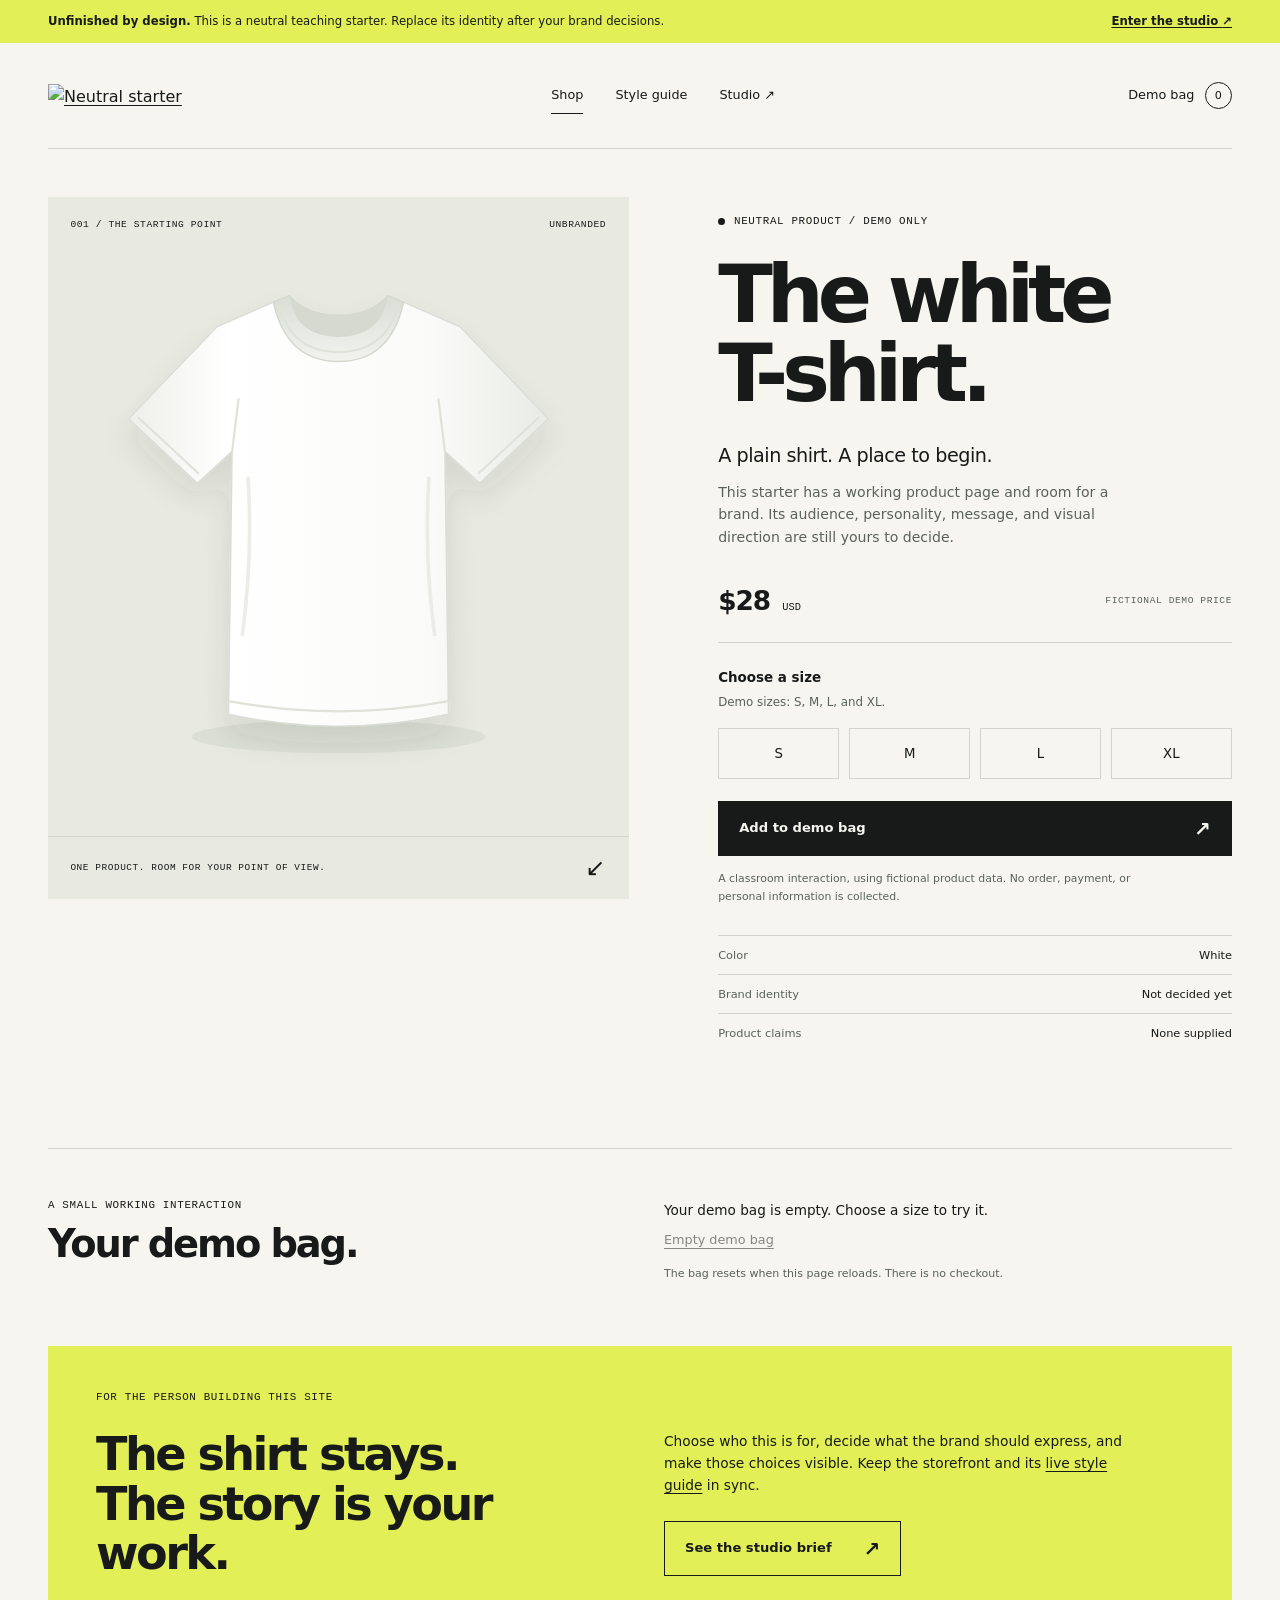
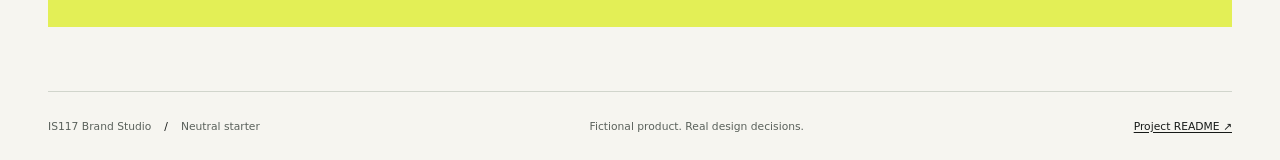
==== public/index.html @ 8dfd64d8 "Initial commit" ====
<!doctype html>
<html lang="en">
  <head>
    <meta charset="utf-8" />
    <meta name="viewport" content="width=device-width, initial-scale=1" />
    <meta
      name="description"
      content="An unfinished, neutral T-shirt storefront for the IS117 Brand Studio. Build a brand through deliberate, visible design choices."
    />
    <title>Your Brand — neutral storefront starter</title>
    <link rel="icon" href="data:," />
    <link rel="stylesheet" href="styles.css" />
    <script src="shop.js" defer></script>
  </head>
  <body>
    <a class="skip-link" href="#main">Skip to content</a>
    <aside class="starter-notice" aria-label="Starter information">
      <span
        ><strong>Unfinished by design.</strong> This is a neutral teaching
        starter. Replace its identity after your brand decisions.</span
      >
      <a href="studio.html"
        >Enter the studio <span aria-hidden="true">↗</span></a
      >
    </aside>
    <header class="site-header wrap">
      <a
        class="brand-link"
        href="index.html"
        aria-label="Your Brand storefront home"
        ><img
          class="wordmark"
          src="assets/wordmark.svg"
          alt="Neutral starter wordmark"
          width="175"
          height="26"
      /></a>
      <nav class="main-nav" aria-label="Main navigation">
        <a class="nav-link" href="index.html" aria-current="page">Shop</a>
        <a class="nav-link" href="styleguide.html">Style guide</a>
        <a class="nav-link" href="studio.html"
          >Studio <span aria-hidden="true">↗</span></a
        >
      </nav>
      <a class="bag-link" href="#demo-bag" aria-label="View demo bag"
        >Demo bag <span id="bag-count" class="bag-count">0</span></a
      >
    </header>

    <main id="main">
      <section class="product-section wrap" aria-labelledby="product-title">
        <div class="product-visual">
          <div class="visual-label">
            <span>001 / The starting point</span><span>Unbranded</span>
          </div>
          <img
            class="shirt-image"
            src="assets/white-shirt.svg"
            alt="Plain white, unbranded short-sleeved T-shirt"
            width="800"
            height="880"
            fetchpriority="high"
          />
          <div class="image-caption">
            <span>One product. Room for your point of view.</span
            ><span aria-hidden="true">↙</span>
          </div>
        </div>
        <div class="product-information">
          <p class="eyebrow">
            <span class="status-dot" aria-hidden="true"></span> Neutral product
            / demo only
          </p>
          <h1 id="product-title">The white<br />T-shirt.</h1>
          <p class="product-intro">A plain shirt. A place to begin.</p>
          <p class="muted product-description">
            This starter has a working product page and room for a brand. Its
            audience, personality, message, and visual direction are still yours
            to decide.
          </p>
          <div class="price-row">
            <p class="price">$28 <span>USD</span></p>
            <span class="micro-label">Fictional demo price</span>
          </div>
          <form id="product-form" class="product-form" novalidate>
            <fieldset aria-describedby="size-help size-error">
              <legend>Choose a size</legend>
              <p id="size-help" class="field-help">
                Demo sizes: S, M, L, and XL.
              </p>
              <div class="size-options">
                <label class="size-option"
                  ><input type="radio" name="size" value="S" /><span
                    >S</span
                  ></label
                >
                <label class="size-option"
                  ><input type="radio" name="size" value="M" /><span
                    >M</span
                  ></label
                >
                <label class="size-option"
                  ><input type="radio" name="size" value="L" /><span
                    >L</span
                  ></label
                >
                <label class="size-option"
                  ><input type="radio" name="size" value="XL" /><span
                    >XL</span
                  ></label
                >
              </div>
              <p id="size-error" class="field-error" role="alert" hidden>
                Choose a size before adding the shirt to your demo bag.
              </p>
            </fieldset>
            <button class="button button-primary add-button" type="submit">
              Add to demo bag <span aria-hidden="true">↗</span>
            </button>
          </form>
          <p class="demo-disclaimer">
            A classroom interaction, using fictional product data. No order,
            payment, or personal information is collected.
          </p>
          <dl class="product-facts">
            <div>
              <dt>Color</dt>
              <dd>White</dd>
            </div>
            <div>
              <dt>Brand identity</dt>
              <dd>Not decided yet</dd>
            </div>
            <div>
              <dt>Product claims</dt>
              <dd>None supplied</dd>
            </div>
          </dl>
        </div>
      </section>

      <section
        id="demo-bag"
        class="bag-section wrap"
        aria-labelledby="bag-title"
      >
        <div>
          <p class="eyebrow">A small working interaction</p>
          <h2 id="bag-title">Your demo bag.</h2>
        </div>
        <div class="bag-details">
          <p
            id="bag-status"
            class="bag-message"
            role="status"
            aria-live="polite"
            aria-atomic="true"
          >
            Your demo bag is empty. Choose a size to try it.
          </p>
          <ul id="bag-items" class="bag-items"></ul>
          <button id="clear-bag" class="text-button" type="button" disabled>
            Empty demo bag
          </button>
          <p class="field-help">
            The bag resets when this page reloads. There is no checkout.
          </p>
        </div>
      </section>

      <section class="starter-next wrap" aria-labelledby="next-title">
        <p class="eyebrow">For the person building this site</p>
        <h2 id="next-title">The shirt stays.<br />The story is your work.</h2>
        <div>
          <p>
            Choose who this is for, decide what the brand should express, and
            make those choices visible. Keep the storefront and its
            <a href="styleguide.html">live style guide</a> in sync.
          </p>
          <a class="button button-secondary" href="studio.html"
            >See the studio brief <span aria-hidden="true">↗</span></a
          >
        </div>
      </section>
    </main>

    <footer class="site-footer wrap">
      <p>
        IS117 Brand Studio <span class="footer-separator"> / </span> Neutral
        starter
      </p>
      <p class="footer-tagline">Fictional product. Real design decisions.</p>
      <a href="https://github.com/kaw393939/is117-brand-studio#readme"
        >Project README <span aria-hidden="true">↗</span></a
      >
    </footer>
  </body>
</html>
---- public/styles.css ----
/* Shared brand tokens. Change these after you agree on your brand direction.
   Both the storefront and the live style guide use this file. */
:root {
  --color-paper: #f6f5f0;
  --color-ink: #171a18;
  --color-muted: #5a615b;
  --color-line: #d1d5cc;
  --color-accent: #e3ef56;
  --color-soft: #e8eae1;
  --color-white: #fff;
  --color-danger: #992e28;
  --font-body:
    system-ui, -apple-system, blinkmacsystemfont, "Segoe UI", sans-serif;
  --font-display:
    system-ui, -apple-system, blinkmacsystemfont, "Segoe UI", sans-serif;
  --font-mono: ui-monospace, sfmono-regular, consolas, monospace;
  --space-1: 0.5rem;
  --space-2: 1rem;
  --space-3: 1.5rem;
  --space-4: 2rem;
  --space-5: 3rem;
  --space-6: 4rem;
  --page-width: 1440px;
}

* {
  box-sizing: border-box;
}

html {
  scroll-behavior: smooth;
  scroll-padding-top: 1.5rem;
}

body {
  margin: 0;
  background: var(--color-paper);
  color: var(--color-ink);
  font-family: var(--font-body);
  line-height: 1.6;
  -webkit-font-smoothing: antialiased;
}

img,
svg {
  display: block;
  max-width: 100%;
}

button,
a,
input {
  -webkit-tap-highlight-color: transparent;
}

a {
  color: inherit;
  text-underline-offset: 0.2em;
  text-decoration-thickness: 1px;
}

a:hover {
  text-decoration-thickness: 2px;
}

button,
input {
  font: inherit;
}

button {
  cursor: pointer;
}

button:disabled {
  cursor: default;
}

:focus-visible {
  outline: 3px solid var(--color-ink);
  outline-offset: 5px;
}

[hidden] {
  display: none !important;
}

::selection {
  background: var(--color-accent);
  color: var(--color-ink);
}

h1,
h2,
h3,
p {
  margin: 0;
}

h1,
h2,
h3 {
  font-family: var(--font-display);
  font-weight: 550;
}

h1 {
  font-size: clamp(3.4rem, 6.25vw, 6.6rem);
  line-height: 0.99;
  letter-spacing: -0.075em;
}

h2 {
  font-size: clamp(2rem, 3.6vw, 3.75rem);
  line-height: 1.08;
  letter-spacing: -0.055em;
}

h3 {
  font-size: 1.3rem;
  line-height: 1.3;
  letter-spacing: -0.03em;
}

p + p {
  margin-top: var(--space-2);
}

.wrap {
  width: min(calc(100% - 6rem), var(--page-width));
  margin-inline: auto;
}

.muted {
  color: var(--color-muted);
}

.eyebrow,
.micro-label,
.visual-label,
.image-caption,
.section-number,
.type-label,
.token-name {
  font-family: var(--font-mono);
  font-size: 0.68rem;
  font-weight: 500;
  line-height: 1.5;
  letter-spacing: 0.06em;
  text-transform: uppercase;
}

.eyebrow {
  display: flex;
  align-items: center;
  gap: 0.55rem;
}

.status-dot {
  width: 7px;
  height: 7px;
  display: inline-block;
  background: var(--color-ink);
  border-radius: 50%;
}

.skip-link {
  position: fixed;
  top: 8px;
  left: 8px;
  z-index: 10;
  transform: translateY(-180%);
  padding: 0.75rem 1rem;
  background: var(--color-ink);
  color: var(--color-white);
}

.skip-link:focus {
  transform: translateY(0);
}

.starter-notice {
  display: flex;
  justify-content: space-between;
  align-items: center;
  gap: 1.5rem;
  padding: 0.8rem 3rem;
  background: var(--color-accent);
  font-size: 0.73rem;
  line-height: 1.5;
}

.starter-notice a {
  flex-shrink: 0;
  font-weight: 650;
}

.site-header {
  min-height: 106px;
  display: flex;
  align-items: center;
  gap: 3rem;
  border-bottom: 1px solid var(--color-line);
}

.brand-link {
  display: inline-block;
  flex-shrink: 0;
}

.wordmark {
  width: 150px;
  height: auto;
}

.main-nav {
  display: flex;
  justify-content: center;
  align-items: center;
  gap: 2rem;
  margin-inline: auto;
}

.nav-link,
.bag-link {
  text-decoration: none;
  font-size: 0.8rem;
}

.nav-link {
  padding-block: 0.5rem;
  border-bottom: 1px solid transparent;
}

.nav-link:hover,
.nav-link[aria-current="page"] {
  border-color: currentcolor;
}

.bag-link {
  display: flex;
  align-items: center;
  gap: 0.65rem;
  white-space: nowrap;
}

.bag-count {
  display: grid;
  place-items: center;
  min-width: 1.7rem;
  height: 1.7rem;
  border: 1px solid var(--color-ink);
  border-radius: 50%;
  font-size: 0.7rem;
}

.product-section {
  display: grid;
  grid-template-columns: 1.13fr 1fr;
  gap: clamp(3rem, 7vw, 8rem);
  padding-block: var(--space-5) 5rem;
  align-items: start;
}

.product-visual {
  position: relative;
  background: var(--color-soft);
}

.visual-label {
  position: absolute;
  z-index: 1;
  inset: 1.3rem 1.4rem auto;
  display: flex;
  justify-content: space-between;
  gap: 1rem;
  font-size: 0.6rem;
}

.shirt-image {
  width: 100%;
  height: auto;
  aspect-ratio: 800 / 880;
  object-fit: contain;
}

.image-caption {
  display: flex;
  align-items: center;
  justify-content: space-between;
  gap: 1rem;
  padding: 1.2rem 1.4rem;
  border-top: 1px solid var(--color-line);
  font-size: 0.59rem;
}

.image-caption > :last-child {
  font-family: var(--font-body);
  font-size: 1.5rem;
  line-height: 1;
}

.product-information {
  max-width: 530px;
  padding-block: 1rem;
}

.product-information h1 {
  margin-top: 1.6rem;
}

.product-intro {
  font-size: 1.2rem;
  line-height: 1.5;
  margin-top: 1.8rem;
  letter-spacing: -0.025em;
}

.product-description {
  margin-top: 0.6rem;
  font-size: 0.88rem;
  max-width: 430px;
}

.price-row {
  display: flex;
  align-items: center;
  justify-content: space-between;
  gap: 1rem;
  margin-block: 2rem 1.5rem;
  padding-bottom: 1.2rem;
  border-bottom: 1px solid var(--color-line);
}

.price {
  font-size: 1.65rem;
  letter-spacing: -0.04em;
  font-weight: 600;
}

.price span {
  font-family: var(--font-mono);
  font-size: 0.65rem;
  font-weight: 400;
  letter-spacing: 0;
  margin-left: 0.25rem;
}

.price-row .micro-label {
  color: var(--color-muted);
  font-size: 0.6rem;
}

fieldset {
  padding: 0;
  margin: 0;
  border: 0;
  min-width: 0;
}

legend {
  padding: 0;
  font-size: 0.84rem;
  font-weight: 650;
}

.field-help {
  margin-top: 0.3rem;
  color: var(--color-muted);
  font-size: 0.74rem;
}

.size-options {
  display: grid;
  grid-template-columns: repeat(4, 1fr);
  gap: 0.6rem;
  margin-top: 1rem;
}

.size-option {
  position: relative;
  cursor: pointer;
}

.size-option input {
  position: absolute;
  opacity: 0;
  width: 100%;
  height: 100%;
  margin: 0;
  cursor: pointer;
}

.size-option span {
  display: grid;
  place-items: center;
  min-height: 3.2rem;
  border: 1px solid var(--color-line);
  background: var(--color-paper);
  font-size: 0.83rem;
  transition:
    background 150ms ease,
    border-color 150ms ease;
}

.size-option input:checked + span {
  background: var(--color-ink);
  border-color: var(--color-ink);
  color: var(--color-paper);
}

.size-option input:hover + span {
  border-color: var(--color-ink);
}

.size-option input:focus-visible + span {
  outline: 3px solid var(--color-ink);
  outline-offset: 4px;
}

.size-option input:focus-visible {
  outline: none;
}

.field-error {
  color: var(--color-danger);
  font-size: 0.8rem;
  margin-top: 0.9rem;
  font-weight: 550;
}

.button {
  display: inline-flex;
  align-items: center;
  justify-content: space-between;
  gap: 2rem;
  min-height: 3.4rem;
  border: 1px solid var(--color-ink);
  padding: 0.9rem 1.25rem;
  font-size: 0.82rem;
  font-weight: 550;
  line-height: 1.4;
  text-decoration: none;
  transition:
    background 150ms ease,
    color 150ms ease;
}

.button > span[aria-hidden] {
  font-size: 1.25rem;
  line-height: 1;
}

.button-primary {
  background: var(--color-ink);
  color: var(--color-paper);
}

.button-primary:hover {
  background: var(--color-accent);
  color: var(--color-ink);
}

.button-secondary {
  background: transparent;
  color: var(--color-ink);
}

.button-secondary:hover {
  background: var(--color-soft);
}

.add-button {
  width: 100%;
  margin-top: 1.4rem;
}

.demo-disclaimer {
  font-size: 0.68rem;
  line-height: 1.65;
  color: var(--color-muted);
  margin-top: 0.9rem;
  max-width: 420px;
}

.product-facts {
  margin-bottom: 0;
  margin-top: 1.8rem;
}

.product-facts div {
  display: flex;
  justify-content: space-between;
  gap: 1rem;
  padding-block: 0.62rem;
  border-top: 1px solid var(--color-line);
  font-size: 0.71rem;
}

.product-facts dt {
  color: var(--color-muted);
}

.product-facts dd {
  margin: 0;
  font-weight: 500;
  text-align: right;
}

.bag-section {
  display: grid;
  grid-template-columns: 1fr 1fr;
  gap: 3rem;
  border-top: 1px solid var(--color-line);
  padding-block: 3rem;
}

.bag-section h2 {
  margin-top: 0.6rem;
  font-size: clamp(2rem, 3vw, 3rem);
}

.bag-details {
  padding-top: 0.2rem;
  font-size: 0.85rem;
}

.bag-message {
  max-width: 500px;
}

.bag-items {
  list-style: none;
  margin: 1rem 0;
  padding: 0;
}

.bag-items:empty {
  margin: 0;
}

.bag-items li {
  padding-block: 0.55rem;
  border-bottom: 1px solid var(--color-line);
  font-size: 0.78rem;
}

.text-button {
  padding: 0.5rem 0;
  border: 0;
  background: transparent;
  color: var(--color-ink);
  font-size: 0.8rem;
  text-decoration: underline;
  text-underline-offset: 0.25rem;
}

.text-button:disabled {
  opacity: 0.5;
}

.bag-details .field-help {
  margin-top: 0.4rem;
  font-size: 0.69rem;
}

.starter-next {
  display: grid;
  grid-template-columns: 1fr 1fr;
  gap: 1.5rem 3rem;
  background: var(--color-accent);
  padding: 2.7rem 3rem 3rem;
  margin-block: 1rem 4rem;
}

.starter-next > .eyebrow {
  grid-column: 1 / -1;
}

.starter-next > div {
  max-width: 470px;
  font-size: 0.86rem;
}

.starter-next .button {
  margin-top: 1.6rem;
}

.site-footer {
  display: flex;
  align-items: center;
  justify-content: space-between;
  gap: 2rem;
  border-top: 1px solid var(--color-line);
  padding-block: 1.6rem;
  font-size: 0.67rem;
  color: var(--color-muted);
}

.footer-tagline {
  margin: 0;
}

.footer-separator {
  margin-inline: 0.6rem;
  color: var(--color-ink);
}

.site-footer a {
  color: var(--color-ink);
}

/* Shared editorial pages */
.page-hero {
  padding-block: 4.5rem 3.8rem;
  display: grid;
  grid-template-columns: 1.25fr 0.75fr;
  align-items: end;
  gap: 1.3rem 4rem;
}

.page-hero > .eyebrow {
  grid-column: 1 / -1;
}

.page-hero h1 {
  font-size: clamp(3.5rem, 6.8vw, 7.3rem);
}

.page-hero .hero-summary {
  max-width: 400px;
  font-size: 0.95rem;
  color: var(--color-muted);
  padding-bottom: 0.25rem;
}

.hero-summary strong {
  font-weight: 550;
  color: var(--color-ink);
}

.page-subnav {
  display: flex;
  flex-wrap: wrap;
  gap: 0.6rem 1.8rem;
  padding-block: 1rem;
  border-top: 1px solid var(--color-line);
  border-bottom: 1px solid var(--color-line);
  font-size: 0.76rem;
}

.section-link {
  text-decoration: none;
}

.section-link:hover {
  text-decoration: underline;
}

.guide-section {
  padding-block: 3rem;
  border-bottom: 1px solid var(--color-line);
  display: grid;
  grid-template-columns: 0.32fr 1fr;
  column-gap: 3rem;
}

.section-heading .section-number {
  color: var(--color-muted);
  display: block;
  margin-bottom: 0.8rem;
}

.section-heading h2 {
  font-size: clamp(1.7rem, 2.5vw, 2.65rem);
}

.section-heading p {
  font-size: 0.78rem;
  color: var(--color-muted);
  margin-top: 1rem;
  max-width: 210px;
}

.guide-content {
  min-width: 0;
}

.draft-label {
  display: inline-block;
  padding: 0.3rem 0.55rem;
  background: var(--color-accent);
  color: var(--color-ink);
  font-family: var(--font-mono);
  font-size: 0.6rem;
  line-height: 1.4;
  letter-spacing: 0.03em;
  text-transform: uppercase;
}

.decision-grid {
  display: grid;
  grid-template-columns: repeat(3, 1fr);
  gap: 1.5rem;
  margin-top: 1.6rem;
}

.decision-grid > div {
  border-top: 1px solid var(--color-line);
  padding-top: 0.8rem;
}

.decision-grid h3 {
  font-size: 0.85rem;
  font-weight: 650;
  letter-spacing: 0;
}

.decision-grid p {
  font-size: 0.8rem;
  color: var(--color-muted);
  margin-top: 0.5rem;
}

.decision-grid .undecided {
  font-size: 1.5rem;
  font-weight: 450;
  color: var(--color-ink);
  letter-spacing: -0.04em;
}

.logo-board {
  min-height: 230px;
  display: grid;
  place-items: center;
  padding: 3rem;
  background: var(--color-white);
  border: 1px solid var(--color-line);
}

.logo-board img {
  width: min(100%, 380px);
}

.logo-variants {
  display: grid;
  grid-template-columns: 1fr 1fr;
  border: 1px solid var(--color-line);
  border-top: 0;
}

.logo-variant {
  min-height: 140px;
  padding: 1.5rem;
  display: flex;
  flex-direction: column;
  justify-content: space-between;
  gap: 1.5rem;
}

.logo-variant + .logo-variant {
  border-left: 1px solid var(--color-line);
}

.logo-small {
  width: 110px;
  height: auto;
}

.logo-mono {
  width: 190px;
  filter: brightness(0);
}

.logo-variant p,
.guide-note {
  font-size: 0.73rem;
  color: var(--color-muted);
}

.guide-note {
  margin-top: 1rem;
  max-width: 680px;
}

.palette-grid {
  display: grid;
  grid-template-columns: repeat(5, 1fr);
  gap: 0.65rem;
}

.color-swatch {
  height: 120px;
  border: 1px solid var(--color-line);
  background: var(--swatch-color);
}

.palette-card h3 {
  font-size: 0.76rem;
  letter-spacing: 0;
  font-weight: 650;
  margin-top: 0.65rem;
}

.palette-card code {
  font-family: var(--font-mono);
  font-size: 0.65rem;
  color: var(--color-muted);
  display: block;
  margin-top: 0.15rem;
}

.palette-card p {
  font-size: 0.66rem;
  color: var(--color-muted);
  margin-top: 0.4rem;
  line-height: 1.5;
}

.type-specimen {
  border-top: 1px solid var(--color-line);
  padding-block: 1.3rem;
}

.type-specimen:first-child {
  border-top: 0;
  padding-top: 0;
}

.type-label {
  display: block;
  margin-bottom: 1rem;
  color: var(--color-muted);
  font-size: 0.6rem;
}

.type-display {
  font-family: var(--font-display);
  font-size: clamp(2.5rem, 4.5vw, 5rem);
  font-weight: 550;
  letter-spacing: -0.075em;
  line-height: 1;
  max-width: 700px;
}

.type-body {
  font-family: var(--font-body);
  font-size: 1rem;
  max-width: 570px;
}

.type-mono {
  font-family: var(--font-mono);
  text-transform: uppercase;
  font-size: 0.7rem;
  letter-spacing: 0.06em;
}

.spacing-grid {
  display: flex;
  flex-wrap: wrap;
  align-items: start;
  gap: 2rem;
}

.spacing-token {
  min-width: 52px;
}

.spacing-bar {
  width: var(--token-size);
  height: 40px;
  background: var(--color-ink);
  margin-bottom: 0.9rem;
}

.token-name {
  display: block;
  font-size: 0.6rem;
}

.spacing-token code {
  font-family: var(--font-mono);
  color: var(--color-muted);
  font-size: 0.65rem;
}

.button-samples {
  display: flex;
  flex-wrap: wrap;
  gap: 1rem;
}

.button-samples .button {
  min-width: 185px;
}

.voice-grid {
  display: grid;
  grid-template-columns: 1fr 1fr;
  gap: 2rem;
}

.voice-grid h3 {
  font-size: 0.95rem;
  font-weight: 600;
  margin-bottom: 0.65rem;
}

.voice-grid p {
  font-size: 0.84rem;
  color: var(--color-muted);
}

.voice-example {
  font-size: 1.7rem !important;
  color: var(--color-ink) !important;
  letter-spacing: -0.035em;
  line-height: 1.3;
}

.guide-footer-note {
  display: flex;
  gap: 2rem;
  align-items: center;
  justify-content: space-between;
  background: var(--color-soft);
  padding: 1.5rem 2rem;
  margin-block: 2rem 4rem;
}

.guide-footer-note p {
  font-size: 0.83rem;
  max-width: 680px;
}

.guide-footer-note a {
  font-size: 0.8rem;
  white-space: nowrap;
}

@media (width >= 1600px) {
  .product-section {
    gap: 8rem;
  }
}

@media (width <= 1100px) {
  .wrap {
    width: calc(100% - 4rem);
  }

  .starter-notice {
    padding-inline: 2rem;
  }

  .site-header {
    gap: 1.7rem;
  }

  .main-nav {
    gap: 1.25rem;
  }

  .product-section {
    gap: 3rem;
    align-items: start;
  }

  .product-information h1 {
    font-size: clamp(3.4rem, 7vw, 5rem);
  }

  .product-information {
    padding-top: 0.5rem;
  }

  .product-intro {
    margin-top: 1.4rem;
  }

  .price-row {
    margin-top: 1.5rem;
  }

  .page-hero {
    column-gap: 2rem;
  }

  .guide-section {
    grid-template-columns: 0.35fr 1fr;
    gap: 2rem;
  }

  .palette-grid {
    grid-template-columns: repeat(3, 1fr);
    row-gap: 1.6rem;
  }
}

@media (width <= 760px) {
  .wrap {
    width: calc(100% - 2.5rem);
  }

  .starter-notice {
    padding: 0.75rem 1.25rem;
    font-size: 0.67rem;
    gap: 1rem;
  }

  .starter-notice > span {
    max-width: 480px;
  }

  .starter-notice a {
    font-size: 0.65rem;
  }

  .site-header {
    min-height: 108px;
    display: grid;
    grid-template-columns: 1fr auto;
    gap: 0.5rem 1rem;
    padding-block: 1.2rem 1rem;
  }

  .wordmark {
    width: 130px;
  }

  .main-nav {
    grid-row: 2;
    grid-column: 1 / -1;
    margin: 0;
    justify-content: flex-start;
    gap: 1.5rem;
  }

  .nav-link,
  .bag-link {
    font-size: 0.73rem;
  }

  .bag-link {
    grid-column: 2;
    grid-row: 1;
  }

  .bag-count {
    min-width: 1.5rem;
    height: 1.5rem;
  }

  .product-section {
    grid-template-columns: 1fr;
    gap: 2rem;
    padding-block: 1.5rem 3rem;
  }

  .product-visual {
    max-width: 600px;
    width: 100%;
    margin-inline: auto;
  }

  .shirt-image {
    max-height: 530px;
  }

  .product-information {
    max-width: none;
    padding: 0;
  }

  .product-information h1 {
    font-size: clamp(4.2rem, 13vw, 7rem);
    margin-top: 1rem;
  }

  .product-intro {
    font-size: 1.1rem;
    margin-top: 1.4rem;
  }

  .product-description {
    max-width: 580px;
  }

  .product-facts {
    margin-top: 1.5rem;
  }

  .bag-section {
    grid-template-columns: 1fr;
    gap: 1.3rem;
    padding-block: 2rem;
  }

  .bag-section h2 {
    margin-top: 0.6rem;
  }

  .starter-next {
    grid-template-columns: 1fr;
    padding: 1.8rem;
    gap: 1.3rem;
    margin-block: 1rem 3rem;
  }

  .starter-next > div {
    max-width: none;
  }

  .site-footer {
    flex-wrap: wrap;
    gap: 0.7rem 2rem;
    padding-block: 1.5rem;
  }

  .footer-tagline {
    display: none;
  }

  .page-hero {
    padding-block: 2.5rem;
    grid-template-columns: 1fr;
    row-gap: 1.4rem;
  }

  .page-hero h1 {
    font-size: clamp(3.7rem, 11vw, 6rem);
  }

  .page-hero .hero-summary {
    max-width: 570px;
    font-size: 0.9rem;
  }

  .page-subnav {
    gap: 0.6rem 1.2rem;
    font-size: 0.72rem;
  }

  .guide-section {
    grid-template-columns: 1fr;
    gap: 1.8rem;
    padding-block: 2.3rem;
  }

  .section-heading {
    display: grid;
    grid-template-columns: 1fr 1fr;
    column-gap: 2rem;
  }

  .section-heading .section-number {
    grid-column: 1 / -1;
    margin-bottom: 0.5rem;
  }

  .section-heading p {
    max-width: none;
    margin: 0;
    font-size: 0.73rem;
  }

  .decision-grid {
    gap: 1rem;
  }

  .decision-grid .undecided {
    font-size: 1.3rem;
  }

  .decision-grid p {
    font-size: 0.73rem;
  }

  .palette-grid {
    grid-template-columns: repeat(5, 1fr);
  }

  .color-swatch {
    height: 85px;
  }

  .palette-card p {
    font-size: 0.62rem;
  }

  .palette-card code {
    font-size: 0.57rem;
  }

  .guide-footer-note {
    flex-direction: column;
    align-items: start;
    gap: 1rem;
    margin-block: 1.5rem 3rem;
    padding: 1.5rem;
  }
}

@media (width <= 420px) {
  .starter-notice {
    align-items: start;
    flex-direction: column;
    gap: 0.35rem;
  }

  .visual-label {
    inset: 1rem 1rem auto;
    font-size: 0.53rem;
  }

  .image-caption {
    font-size: 0.53rem;
    padding: 1rem;
  }

  .price-row .micro-label {
    font-size: 0.54rem;
  }

  .section-heading {
    grid-template-columns: 1fr;
    gap: 0.6rem;
  }

  .section-heading .section-number {
    margin: 0;
  }

  .decision-grid {
    grid-template-columns: 1fr;
    gap: 1.2rem;
  }

  .decision-grid > div {
    display: grid;
    grid-template-columns: 0.5fr 1fr;
    gap: 0.4rem 1rem;
  }

  .decision-grid p {
    margin-top: 0;
  }

  .decision-grid p:last-child {
    grid-column: 2;
  }

  .palette-grid {
    grid-template-columns: repeat(3, 1fr);
  }

  .color-swatch {
    height: 90px;
  }

  .logo-board {
    min-height: 190px;
    padding: 2rem;
  }

  .logo-variants {
    grid-template-columns: 1fr;
  }

  .logo-variant {
    min-height: 125px;
  }

  .logo-variant + .logo-variant {
    border-left: 0;
    border-top: 1px solid var(--color-line);
  }

  .voice-grid {
    grid-template-columns: 1fr;
    gap: 1.5rem;
  }
}

@media (prefers-reduced-motion: reduce) {
  html {
    scroll-behavior: auto;
  }

  *,
  *::before,
  *::after {
    transition: none !important;
    animation: none !important;
  }
}
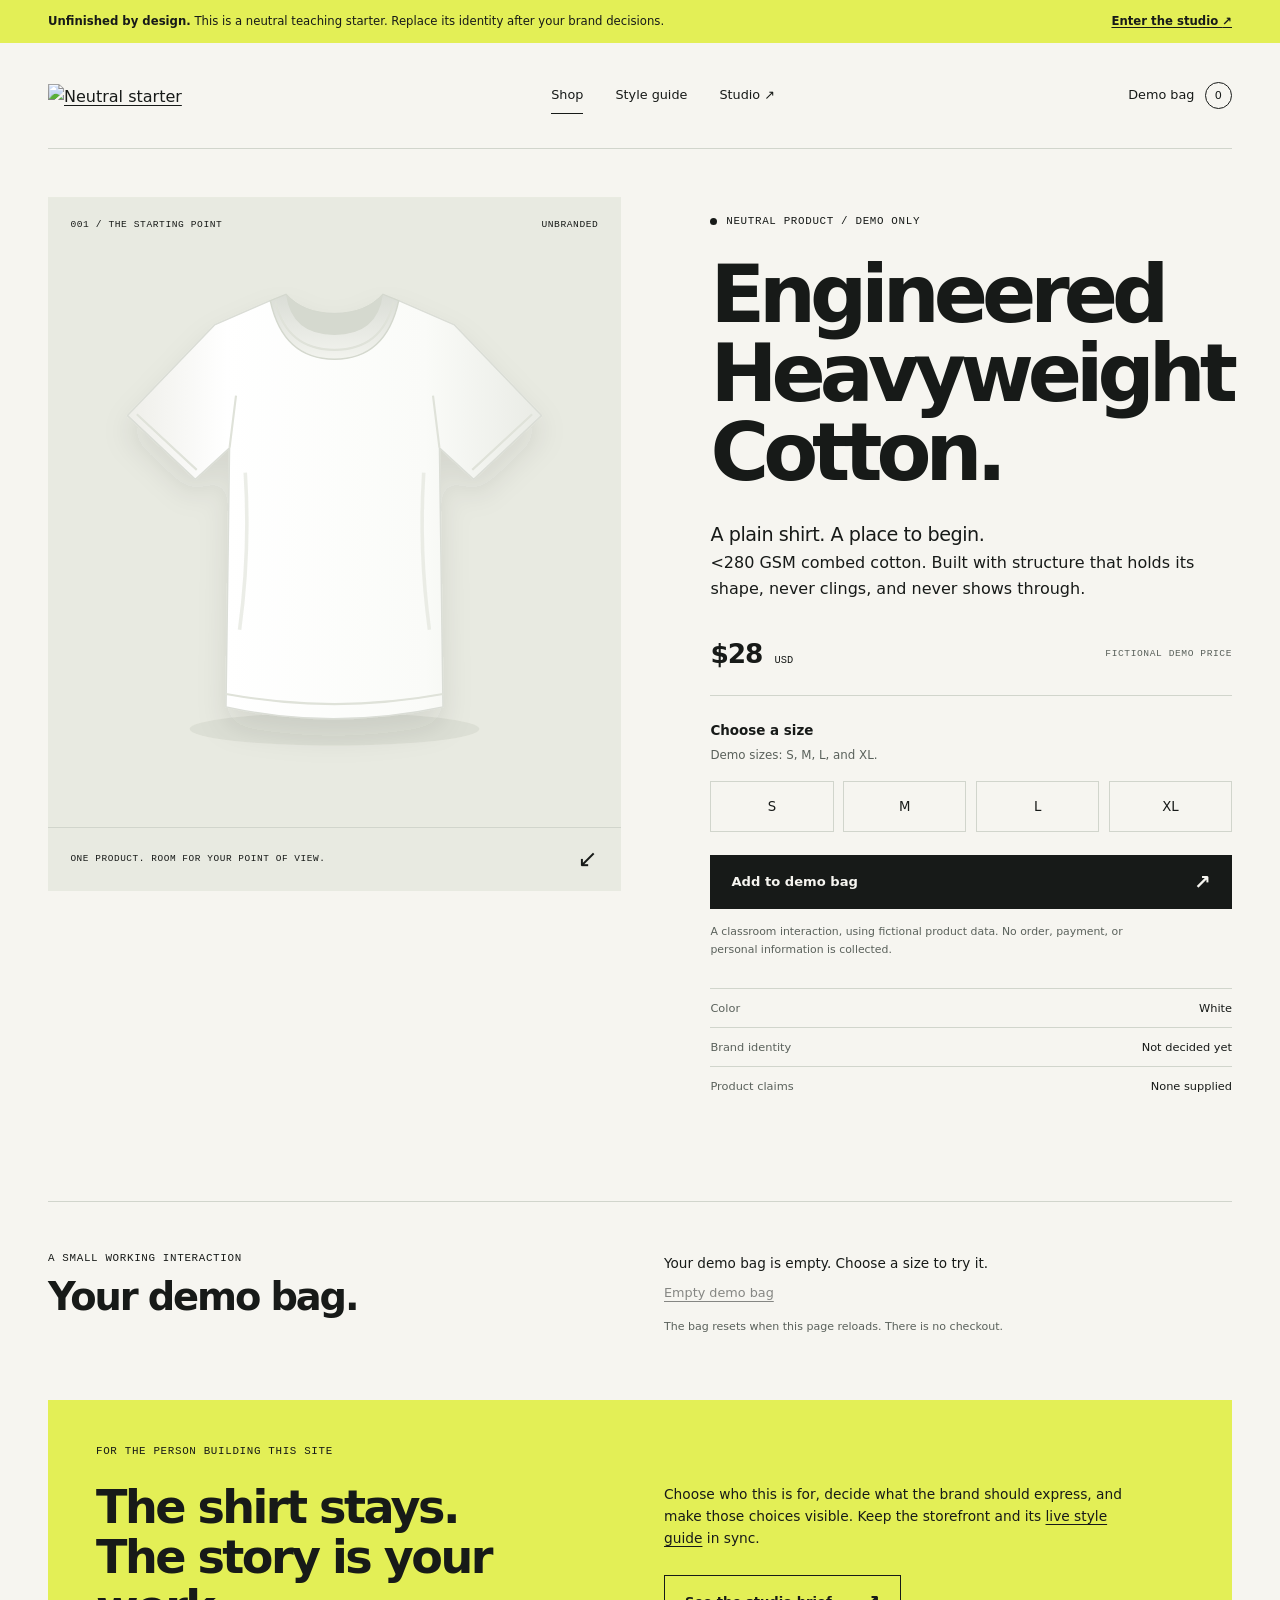
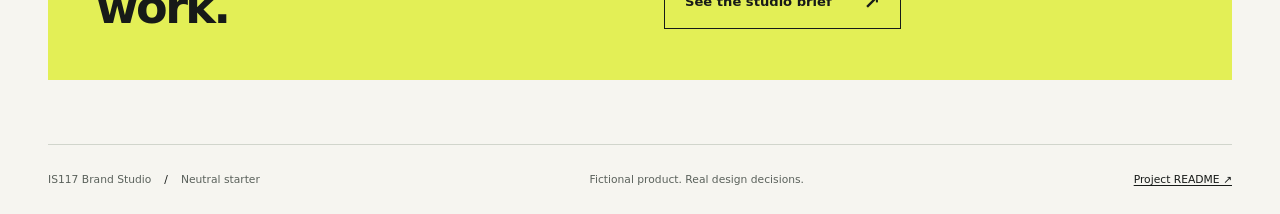
==== commit 300bc67f: "feat(brand): implement TENSILE brand identity and style guide" ====
--- a/public/index.html
+++ b/public/index.html
@@ -7,7 +7,7 @@
       name="description"
       content="An unfinished, neutral T-shirt storefront for the IS117 Brand Studio. Build a brand through deliberate, visible design choices."
     />
-    <title>Your Brand — neutral storefront starter</title>
+    <title>TENSILE — Engineered Heavyweight Cotton</title>
     <link rel="icon" href="data:," />
     <link rel="stylesheet" href="styles.css" />
     <script src="shop.js" defer></script>
@@ -71,12 +71,9 @@
             <span class="status-dot" aria-hidden="true"></span> Neutral product
             / demo only
           </p>
-          <h1 id="product-title">The white<br />T-shirt.</h1>
+          <h1 id="product-title">Engineered Heavyweight Cotton.</h1>
           <p class="product-intro">A plain shirt. A place to begin.</p>
-          <p class="muted product-description">
-            This starter has a working product page and room for a brand. Its
-            audience, personality, message, and visual direction are still yours
-            to decide.
+          <280 GSM combed cotton. Built with structure that holds its shape, never clings, and never shows through.
           </p>
           <div class="price-row">
             <p class="price">$28 <span>USD</span></p>
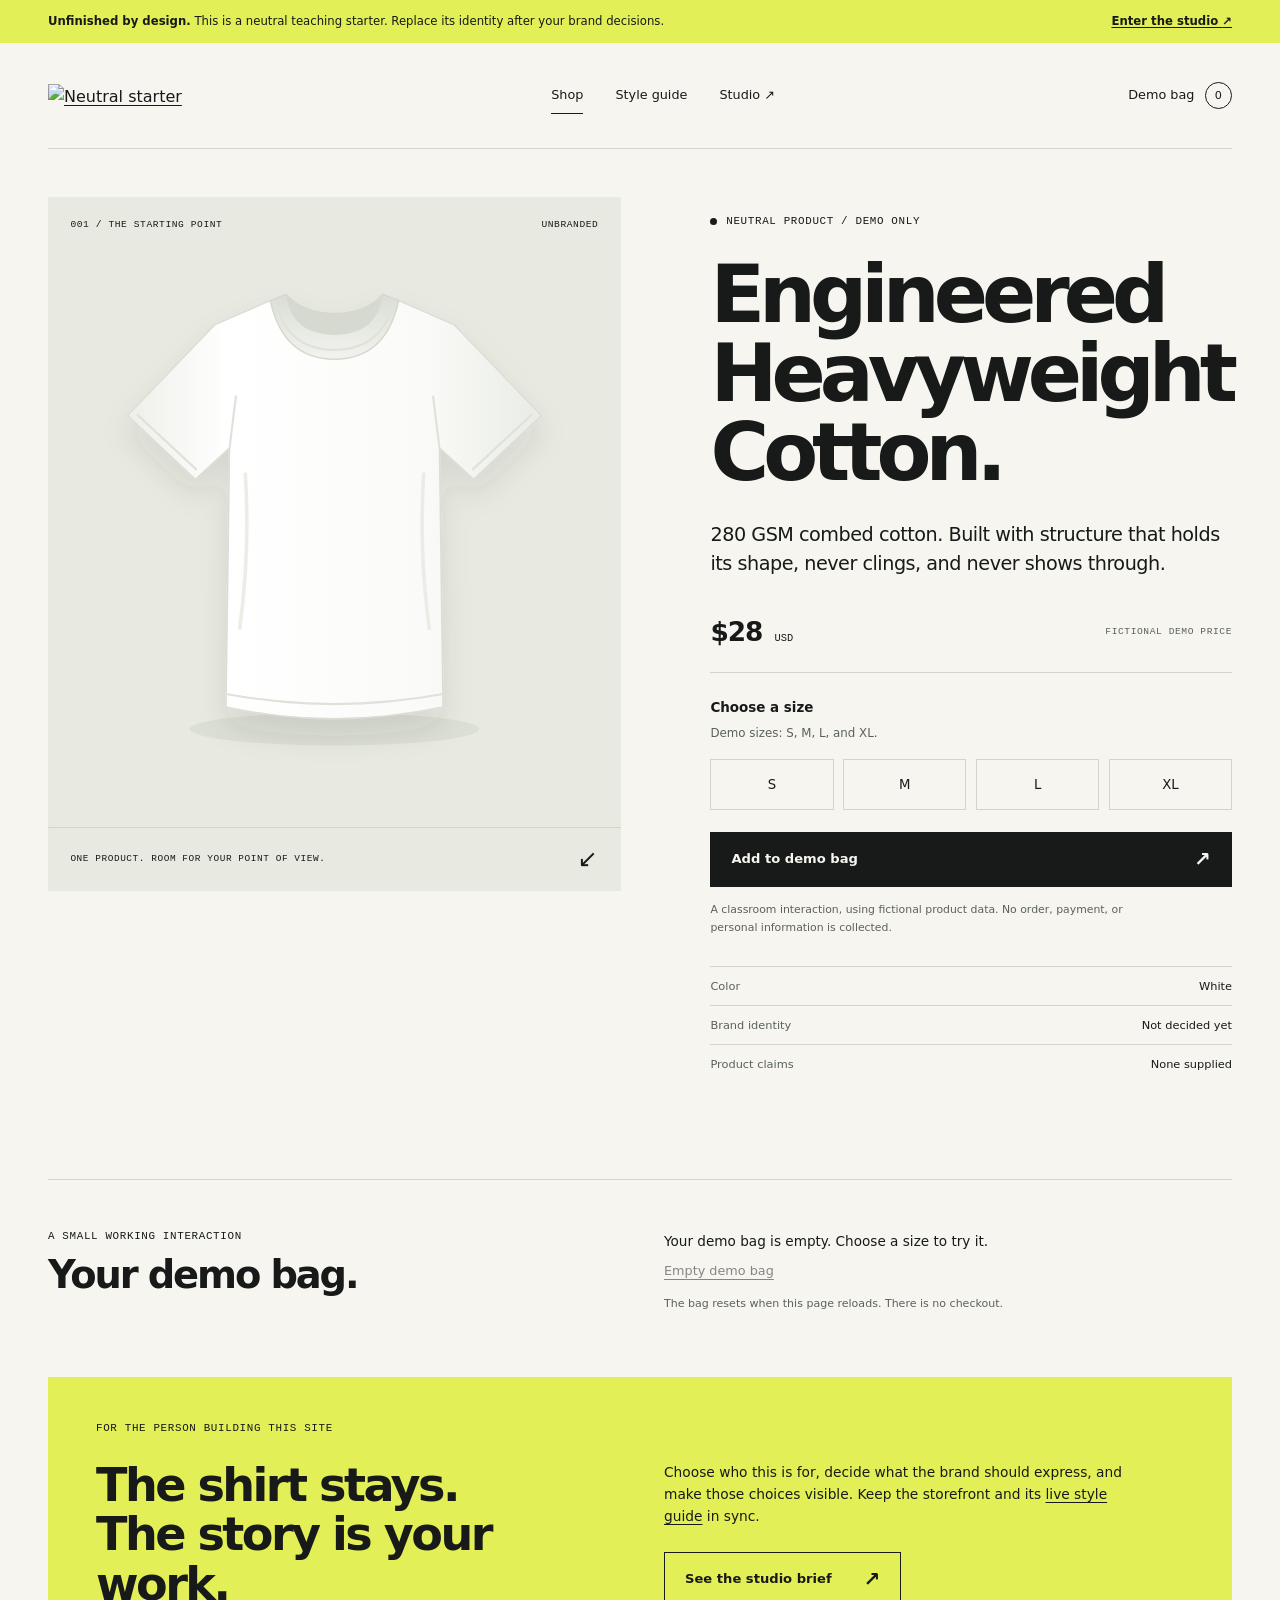
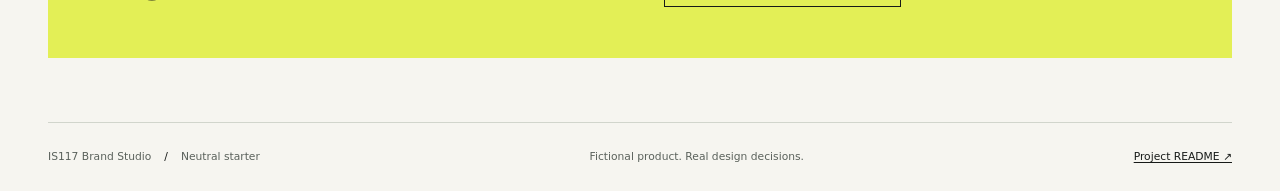
==== commit 0fda1c70: "fix(styleguide): encode ampersand in title tag" ====
--- a/public/index.html
+++ b/public/index.html
@@ -72,8 +72,9 @@
             / demo only
           </p>
           <h1 id="product-title">Engineered Heavyweight Cotton.</h1>
-          <p class="product-intro">A plain shirt. A place to begin.</p>
-          <280 GSM combed cotton. Built with structure that holds its shape, never clings, and never shows through.
+          <p class="product-intro">
+            280 GSM combed cotton. Built with structure that holds its shape,
+            never clings, and never shows through.
           </p>
           <div class="price-row">
             <p class="price">$28 <span>USD</span></p>
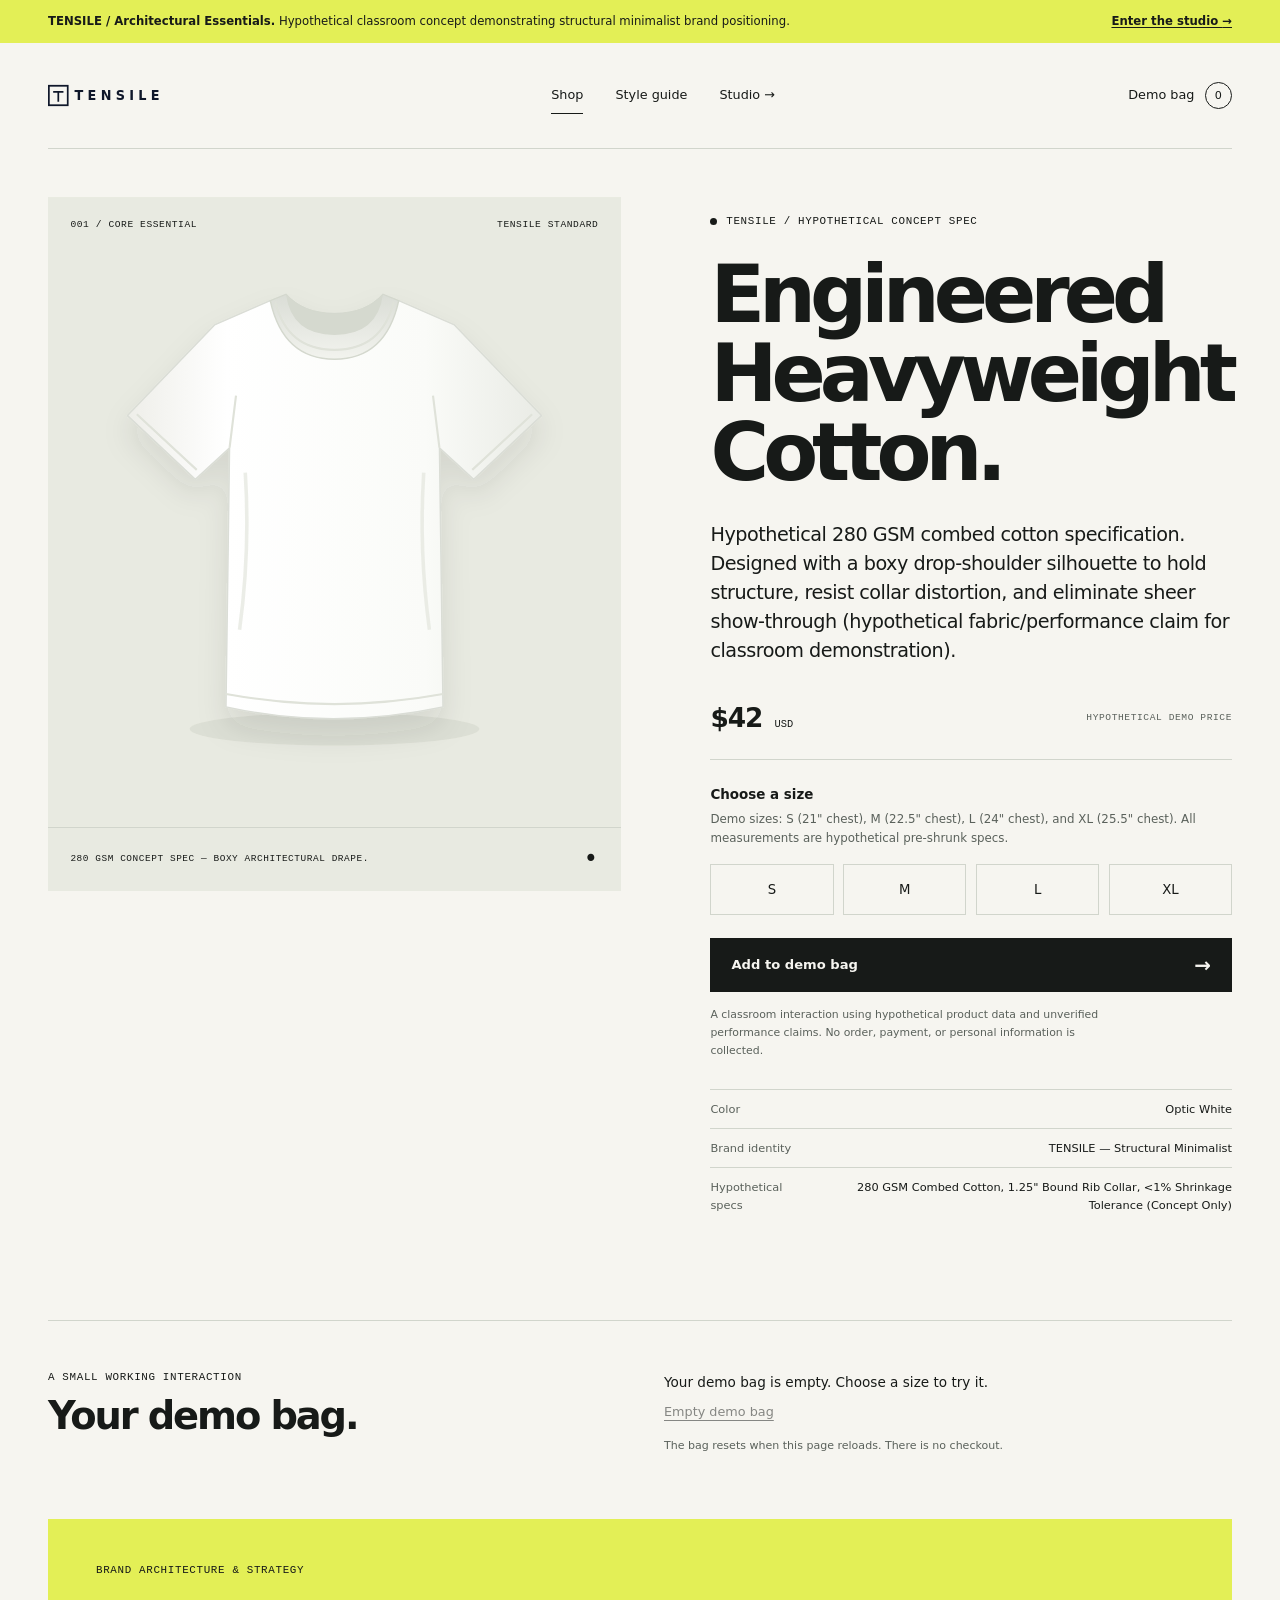
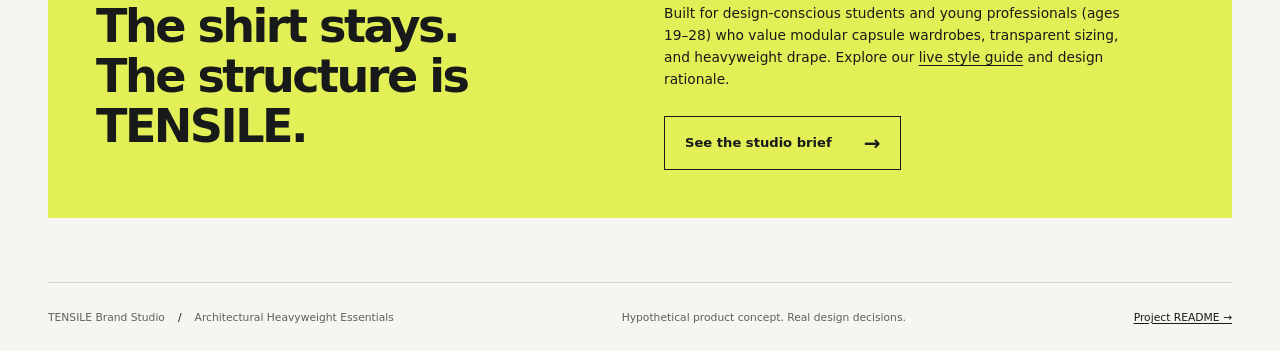
==== commit 52c5ceb7: "fix(brand): complete TENSILE wordmark, styleguide decisions, visual previews,  pricing, and hypothet" ====
--- a/public/index.html
+++ b/public/index.html
@@ -5,7 +5,7 @@
     <meta name="viewport" content="width=device-width, initial-scale=1" />
     <meta
       name="description"
-      content="An unfinished, neutral T-shirt storefront for the IS117 Brand Studio. Build a brand through deliberate, visible design choices."
+      content="TENSILE storefront for the IS117 Brand Studio. Architectural heavyweight essentials designed for structural minimalists."
     />
     <title>TENSILE — Engineered Heavyweight Cotton</title>
     <link rel="icon" href="data:," />
@@ -14,129 +14,129 @@
   </head>
   <body>
     <a class="skip-link" href="#main">Skip to content</a>
-    <aside class="starter-notice" aria-label="Starter information">
-      <span
-        ><strong>Unfinished by design.</strong> This is a neutral teaching
-        starter. Replace its identity after your brand decisions.</span
-      >
-      <a href="studio.html"
-        >Enter the studio <span aria-hidden="true">↗</span></a
-      >
+    <aside class="starter-notice" aria-label="Brand information">
+      <span>
+        <strong>TENSILE / Architectural Essentials.</strong> Hypothetical
+        classroom concept demonstrating structural minimalist brand positioning.
+      </span>
+      <a href="studio.html">
+        Enter the studio <span aria-hidden="true">&rarr;</span>
+      </a>
     </aside>
     <header class="site-header wrap">
       <a
         class="brand-link"
         href="index.html"
-        aria-label="Your Brand storefront home"
-        ><img
+        aria-label="TENSILE storefront home"
+      >
+        <img
           class="wordmark"
           src="assets/wordmark.svg"
-          alt="Neutral starter wordmark"
+          alt="TENSILE wordmark"
           width="175"
           height="26"
-      /></a>
+        />
+      </a>
       <nav class="main-nav" aria-label="Main navigation">
         <a class="nav-link" href="index.html" aria-current="page">Shop</a>
         <a class="nav-link" href="styleguide.html">Style guide</a>
-        <a class="nav-link" href="studio.html"
-          >Studio <span aria-hidden="true">↗</span></a
-        >
+        <a class="nav-link" href="studio.html">
+          Studio <span aria-hidden="true">&rarr;</span>
+        </a>
       </nav>
-      <a class="bag-link" href="#demo-bag" aria-label="View demo bag"
-        >Demo bag <span id="bag-count" class="bag-count">0</span></a
-      >
+      <a class="bag-link" href="#demo-bag" aria-label="View demo bag">
+        Demo bag <span id="bag-count" class="bag-count">0</span>
+      </a>
     </header>
-
     <main id="main">
       <section class="product-section wrap" aria-labelledby="product-title">
         <div class="product-visual">
           <div class="visual-label">
-            <span>001 / The starting point</span><span>Unbranded</span>
+            <span>001 / Core Essential</span><span>TENSILE Standard</span>
           </div>
           <img
             class="shirt-image"
             src="assets/white-shirt.svg"
-            alt="Plain white, unbranded short-sleeved T-shirt"
+            alt="TENSILE heavyweight white boxy T-shirt concept"
             width="800"
             height="880"
             fetchpriority="high"
           />
           <div class="image-caption">
-            <span>One product. Room for your point of view.</span
-            ><span aria-hidden="true">↙</span>
+            <span>280 GSM Concept Spec — Boxy Architectural Drape.</span>
+            <span aria-hidden="true">&bull;</span>
           </div>
         </div>
         <div class="product-information">
           <p class="eyebrow">
-            <span class="status-dot" aria-hidden="true"></span> Neutral product
-            / demo only
+            <span class="status-dot" aria-hidden="true"></span> TENSILE /
+            Hypothetical Concept Spec
           </p>
           <h1 id="product-title">Engineered Heavyweight Cotton.</h1>
           <p class="product-intro">
-            280 GSM combed cotton. Built with structure that holds its shape,
-            never clings, and never shows through.
+            Hypothetical 280 GSM combed cotton specification. Designed with a
+            boxy drop-shoulder silhouette to hold structure, resist collar
+            distortion, and eliminate sheer show-through (hypothetical
+            fabric/performance claim for classroom demonstration).
           </p>
           <div class="price-row">
-            <p class="price">$28 <span>USD</span></p>
-            <span class="micro-label">Fictional demo price</span>
+            <p class="price">$42 <span>USD</span></p>
+            <span class="micro-label">Hypothetical demo price</span>
           </div>
           <form id="product-form" class="product-form" novalidate>
             <fieldset aria-describedby="size-help size-error">
               <legend>Choose a size</legend>
               <p id="size-help" class="field-help">
-                Demo sizes: S, M, L, and XL.
+                Demo sizes: S (21" chest), M (22.5" chest), L (24" chest), and
+                XL (25.5" chest). All measurements are hypothetical pre-shrunk
+                specs.
               </p>
               <div class="size-options">
-                <label class="size-option"
-                  ><input type="radio" name="size" value="S" /><span
-                    >S</span
-                  ></label
-                >
-                <label class="size-option"
-                  ><input type="radio" name="size" value="M" /><span
-                    >M</span
-                  ></label
-                >
-                <label class="size-option"
-                  ><input type="radio" name="size" value="L" /><span
-                    >L</span
-                  ></label
-                >
-                <label class="size-option"
-                  ><input type="radio" name="size" value="XL" /><span
-                    >XL</span
-                  ></label
-                >
+                <label class="size-option">
+                  <input type="radio" name="size" value="S" /><span>S</span>
+                </label>
+                <label class="size-option">
+                  <input type="radio" name="size" value="M" /><span>M</span>
+                </label>
+                <label class="size-option">
+                  <input type="radio" name="size" value="L" /><span>L</span>
+                </label>
+                <label class="size-option">
+                  <input type="radio" name="size" value="XL" /><span>XL</span>
+                </label>
               </div>
               <p id="size-error" class="field-error" role="alert" hidden>
                 Choose a size before adding the shirt to your demo bag.
               </p>
             </fieldset>
             <button class="button button-primary add-button" type="submit">
-              Add to demo bag <span aria-hidden="true">↗</span>
+              Add to demo bag <span aria-hidden="true">&rarr;</span>
             </button>
           </form>
           <p class="demo-disclaimer">
-            A classroom interaction, using fictional product data. No order,
-            payment, or personal information is collected.
+            A classroom interaction using hypothetical product data and
+            unverified performance claims. No order, payment, or personal
+            information is collected.
           </p>
           <dl class="product-facts">
             <div>
               <dt>Color</dt>
-              <dd>White</dd>
+              <dd>Optic White</dd>
             </div>
             <div>
               <dt>Brand identity</dt>
-              <dd>Not decided yet</dd>
+              <dd>TENSILE — Structural Minimalist</dd>
             </div>
             <div>
-              <dt>Product claims</dt>
-              <dd>None supplied</dd>
+              <dt>Hypothetical specs</dt>
+              <dd>
+                280 GSM Combed Cotton, 1.25" Bound Rib Collar, &lt;1% Shrinkage
+                Tolerance (Concept Only)
+              </dd>
             </div>
           </dl>
         </div>
       </section>
-
       <section
         id="demo-bag"
         class="bag-section wrap"
@@ -165,32 +165,34 @@
           </p>
         </div>
       </section>
-
       <section class="starter-next wrap" aria-labelledby="next-title">
-        <p class="eyebrow">For the person building this site</p>
-        <h2 id="next-title">The shirt stays.<br />The story is your work.</h2>
+        <p class="eyebrow">Brand Architecture &amp; Strategy</p>
+        <h2 id="next-title">The shirt stays.<br />The structure is TENSILE.</h2>
         <div>
           <p>
-            Choose who this is for, decide what the brand should express, and
-            make those choices visible. Keep the storefront and its
-            <a href="styleguide.html">live style guide</a> in sync.
+            Built for design-conscious students and young professionals (ages
+            19–28) who value modular capsule wardrobes, transparent sizing, and
+            heavyweight drape. Explore our
+            <a href="styleguide.html">live style guide</a> and design rationale.
           </p>
-          <a class="button button-secondary" href="studio.html"
-            >See the studio brief <span aria-hidden="true">↗</span></a
-          >
+          <a class="button button-secondary" href="studio.html">
+            See the studio brief <span aria-hidden="true">&rarr;</span>
+          </a>
         </div>
       </section>
     </main>
-
     <footer class="site-footer wrap">
       <p>
-        IS117 Brand Studio <span class="footer-separator"> / </span> Neutral
-        starter
+        TENSILE Brand Studio
+        <span class="footer-separator"> / </span> Architectural Heavyweight
+        Essentials
       </p>
-      <p class="footer-tagline">Fictional product. Real design decisions.</p>
-      <a href="https://github.com/kaw393939/is117-brand-studio#readme"
-        >Project README <span aria-hidden="true">↗</span></a
-      >
+      <p class="footer-tagline">
+        Hypothetical product concept. Real design decisions.
+      </p>
+      <a href="https://github.com/mpincay619/is117-brand-studio#readme">
+        Project README <span aria-hidden="true">&rarr;</span>
+      </a>
     </footer>
   </body>
 </html>
--- a/public/styles.css
+++ b/public/styles.css
@@ -1295,3 +1295,8 @@
     animation: none !important;
   }
 }
+
+html,
+body {
+  overflow-x: hidden;
+}
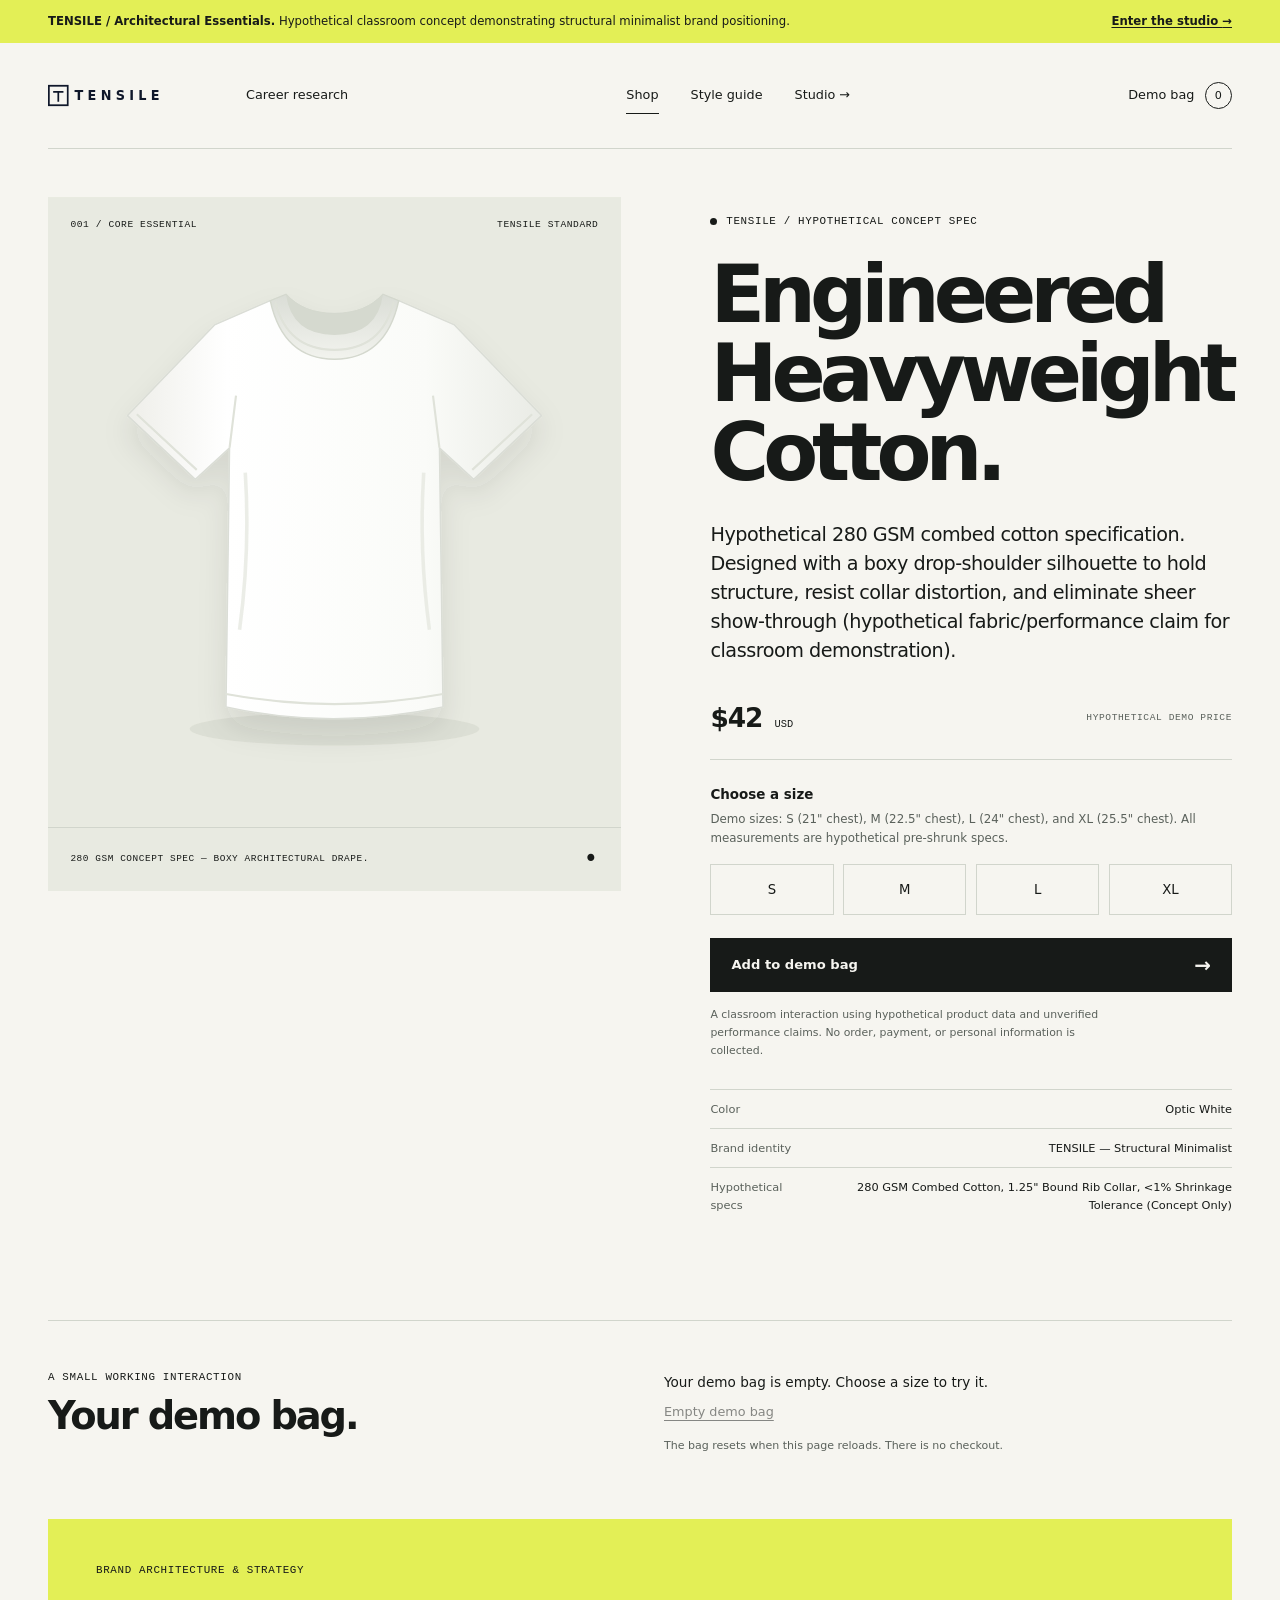
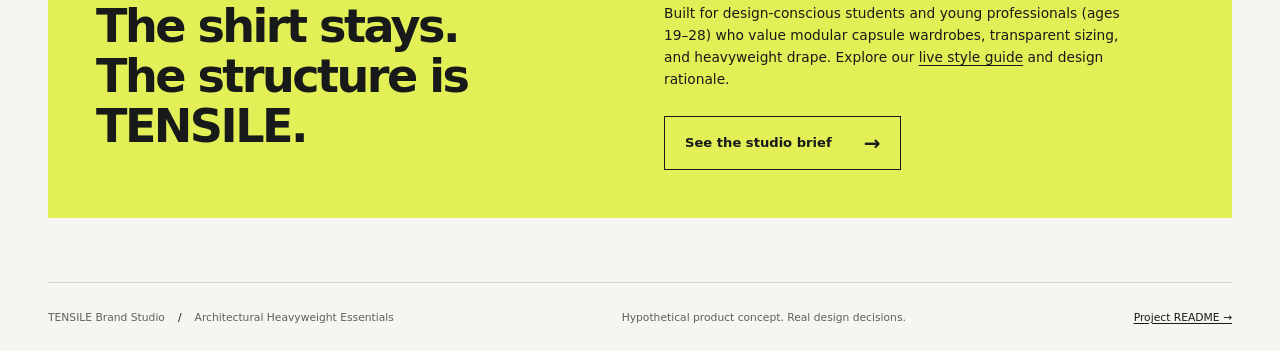
==== commit 689f10fc: "feat(portfolio): add career-research.html page with verified Fidelity and Audible job links and navb" ====
--- a/public/index.html
+++ b/public/index.html
@@ -37,6 +37,7 @@
           height="26"
         />
       </a>
+      <a class="nav-link" href="career-research.html">Career research</a>
       <nav class="main-nav" aria-label="Main navigation">
         <a class="nav-link" href="index.html" aria-current="page">Shop</a>
         <a class="nav-link" href="styleguide.html">Style guide</a>
